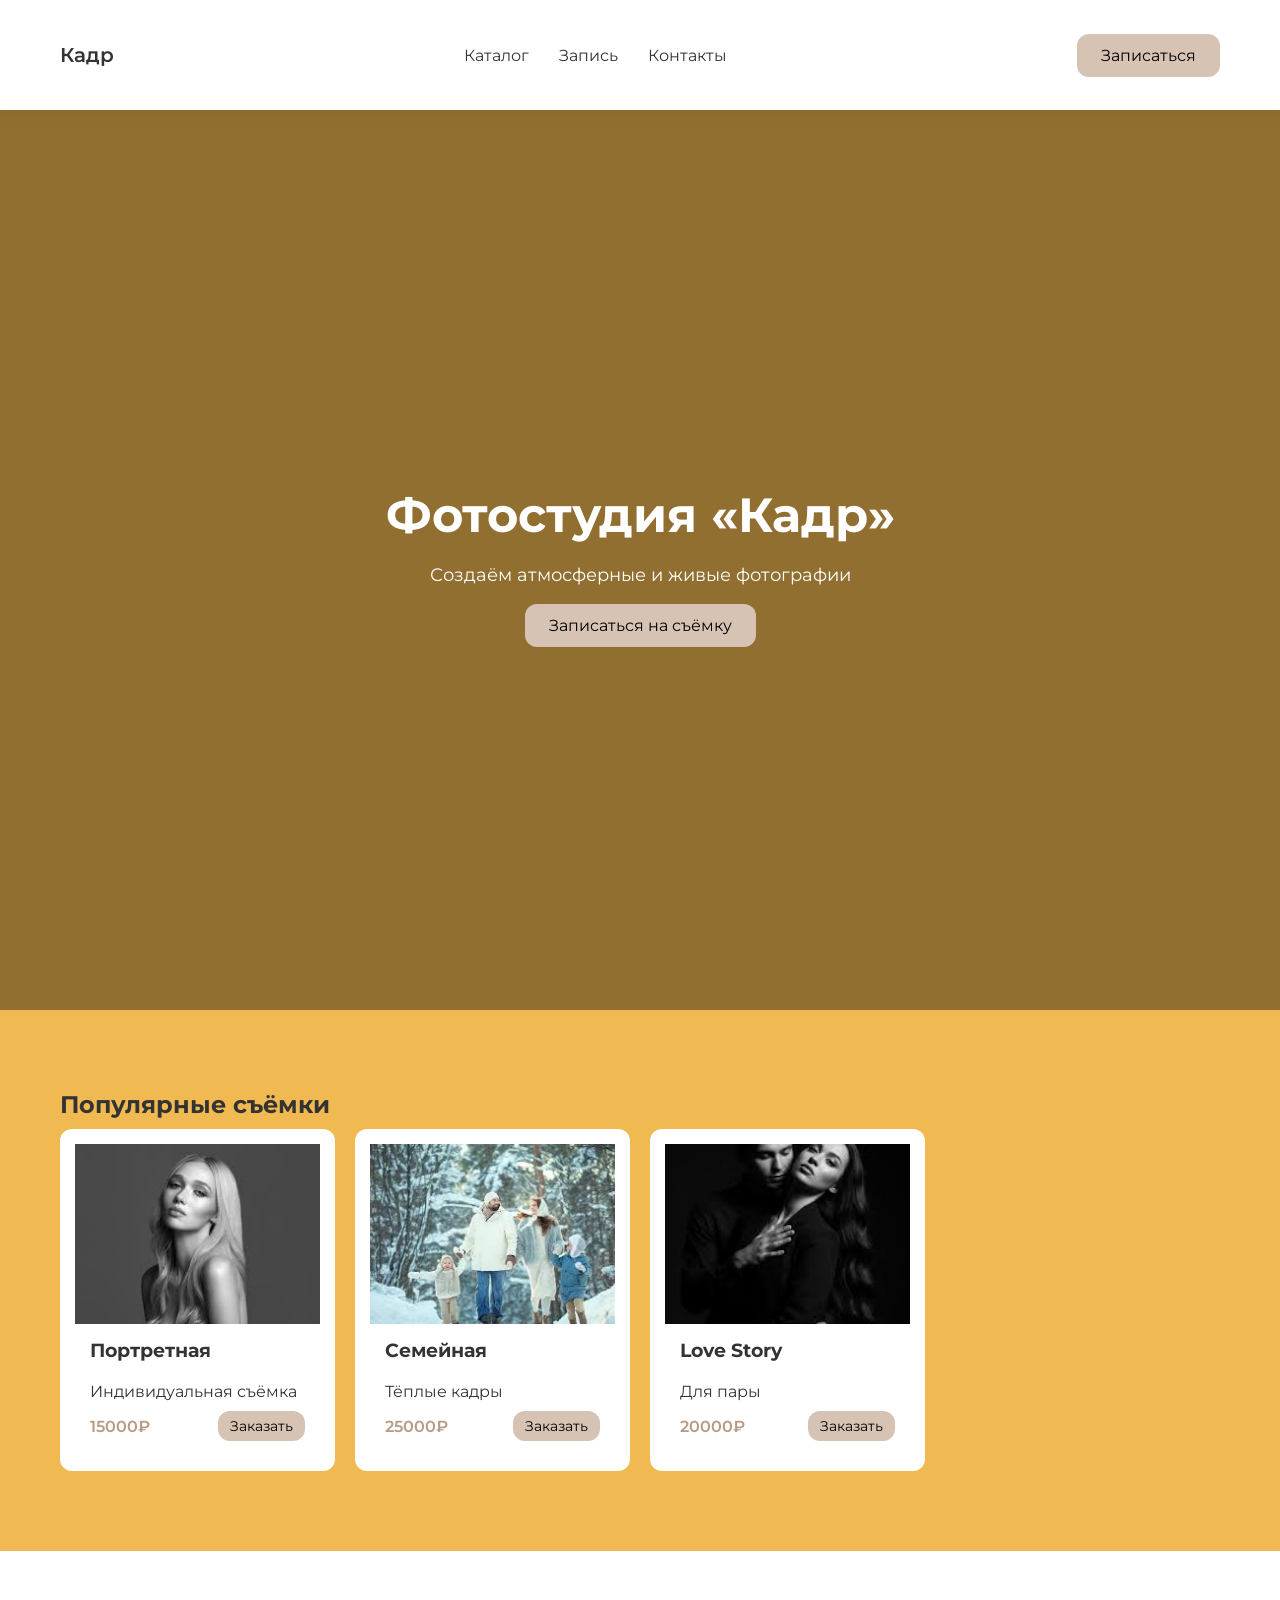
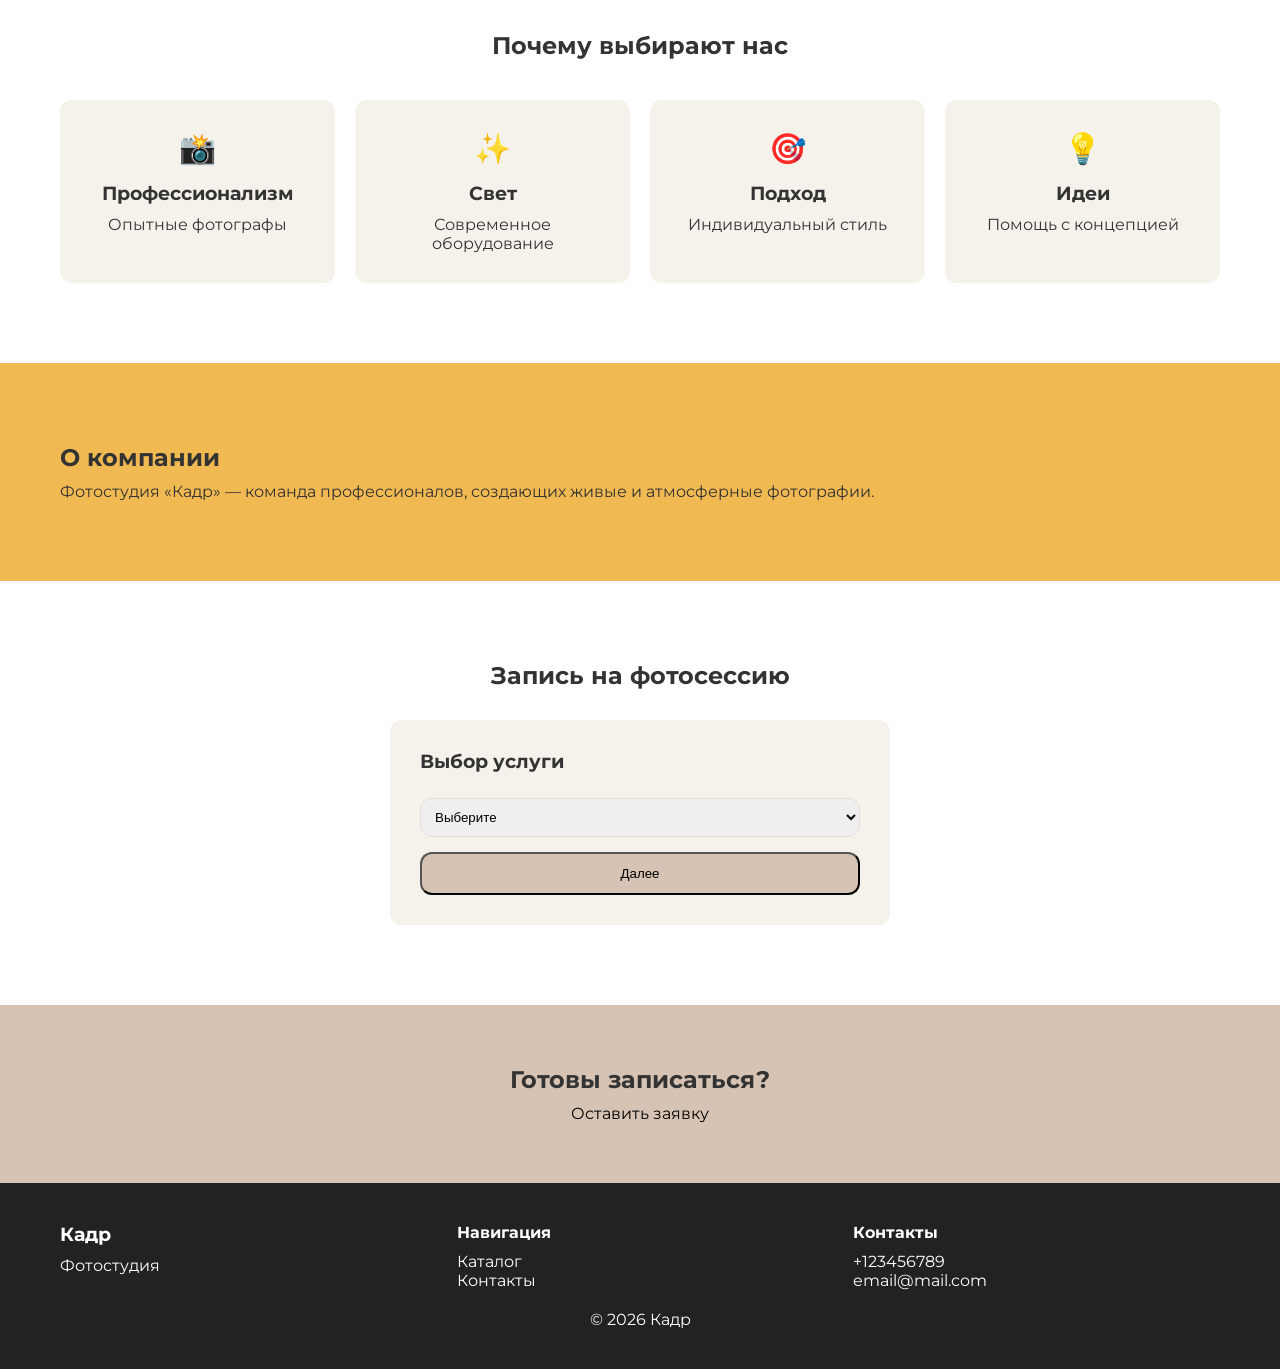
==== index.html @ 85eed0de "initial commit" ====
<!DOCTYPE html>
<html lang="ru">

<head>
  <meta charset="UTF-8">
  <meta name="viewport" content="width=device-width, initial-scale=1.0">
  <title>Фотостудия «Кадр»</title>

  <!-- Google Fonts -->
  <link href="https://fonts.googleapis.com/css2?family=Montserrat:wght@400;600&display=swap" rel="stylesheet">

  <!-- Styles -->
  <link rel="stylesheet" href="css/reset.css">
  <link rel="stylesheet" href="css/style.css">
</head>

<body>

  <!-- HEADER -->
  <header class="header">
    <div class="container header__inner">

      <div class="logo">Кадр</div>

      <nav class="nav">
        <ul class="nav__list">
          <li><a href="catalog.html">Каталог</a></li>
          <li><a href="#booking">Запись</a></li>
          <li><a href="#">Контакты</a></li>
        </ul>
      </nav>

      <a href="#booking" class="btn">Записаться</a>

      <div class="burger">☰</div>

    </div>
  </header>

  <!-- MAIN -->
  <main>

    <!-- HERO -->
    <section class="hero">
      <div class="container hero__content">
        <h1>Фотостудия «Кадр»</h1>
        <p>Создаём атмосферные и живые фотографии</p>
        <a href="#booking" class="btn">Записаться на съёмку</a>
      </div>
    </section>

    <!-- POPULAR -->
    <section class="popular">
      <div class="container">
        <h2>Популярные съёмки</h2>

        <div class="popular__grid">

          <div class="catalog-card">
            <img src="images/portret.jpg" alt="">
            <div class="catalog-card__content">
              <h3>Портретная</h3>
              <p>Индивидуальная съёмка</p>
              <div class="catalog-card__bottom">
                <span class="price">15000₽</span>
                <a href="#" class="btn">Заказать</a>
              </div>
            </div>
          </div>

          <div class="catalog-card">
            <img src="images/family.jpg" alt="">
            <div class="catalog-card__content">
              <h3>Семейная</h3>
              <p>Тёплые кадры</p>
              <div class="catalog-card__bottom">
                <span class="price">25000₽</span>
                <a href="#" class="btn">Заказать</a>
              </div>
            </div>
          </div>

          <div class="catalog-card">
            <img src="images/lovestory.jpg" alt="">
            <div class="catalog-card__content">
              <h3>Love Story</h3>
              <p>Для пары</p>
              <div class="catalog-card__bottom">
                <span class="price">20000₽</span>
                <a href="#" class="btn">Заказать</a>
              </div>
            </div>
          </div>

        </div>
      </div>
    </section>

    <!-- ADVANTAGES -->
    <section class="advantages">
      <div class="container">
        <h2>Почему выбирают нас</h2>

        <div class="advantages__grid">

          <div class="card">
            <div class="card__icon">📸</div>
            <h3>Профессионализм</h3>
            <p>Опытные фотографы</p>
          </div>

          <div class="card">
            <div class="card__icon">✨</div>
            <h3>Свет</h3>
            <p>Современное оборудование</p>
          </div>

          <div class="card">
            <div class="card__icon">🎯</div>
            <h3>Подход</h3>
            <p>Индивидуальный стиль</p>
          </div>

          <div class="card">
            <div class="card__icon">💡</div>
            <h3>Идеи</h3>
            <p>Помощь с концепцией</p>
          </div>

        </div>
      </div>
    </section>

    <!-- ABOUT -->
    <section class="about">
      <div class="container about__inner">

        <div class="about__text">
          <h2>О компании</h2>
          <p>Фотостудия «Кадр» — команда профессионалов, создающих живые и атмосферные фотографии.</p>
        </div>

        <div class="about__image">
          <img src="images/about.jpg" alt="">
        </div>

      </div>
    </section>

    <!-- BOOKING -->
    <section class="booking" id="booking">
      <div class="container">

        <h2>Запись на фотосессию</h2>

        <form class="booking-form" id="bookingForm">

          <div class="form-step active">
            <h3>Выбор услуги</h3>
            <select required>
              <option value="">Выберите</option>
              <option>Портретная</option>
              <option>Семейная</option>
            </select>
            <button type="button" class="btn next">Далее</button>
          </div>

          <div class="form-step">
            <h3>Дата</h3>
            <input type="date" required>
            <div class="form-buttons">
              <button type="button" class="btn prev">Назад</button>
              <button type="submit" class="btn">Отправить</button>
            </div>
          </div>

          <p class="form-message success">Заявка отправлена!</p>

        </form>

      </div>
    </section>

    <!-- CTA -->
    <section class="cta">
      <div class="container">
        <h2>Готовы записаться?</h2>
        <a href="#booking" class="btn">Оставить заявку</a>
      </div>
    </section>

  </main>

  <!-- FOOTER -->
  <footer class="footer">
    <div class="container footer__grid">

      <div>
        <h3>Кадр</h3>
        <p>Фотостудия</p>
      </div>

      <div>
        <h4>Навигация</h4>
        <p>Каталог</p>
        <p>Контакты</p>
      </div>

      <div>
        <h4>Контакты</h4>
        <p>+123456789</p>
        <p>email@mail.com</p>
      </div>

    </div>

    <p class="footer__copy">© 2026 Кадр</p>
  </footer>

  <script src="js/script.js"></script>

</body>
</html>
---- css/style.css ----
body {
  font-family: 'Montserrat', sans-serif;
  margin: 0;
  padding: 0;
  background-color: #f5f1eb;
  color: #333;
}

header {
  padding: 20px;
  text-align: center;
}

img {
  max-width: 100%;
  display: block;
}

a {
  text-decoration: none;
  color: inherit;
  transition: var(--transition);
}
:root {
  --color-primary: #d6c3b3;
  --color-secondary: #f5f1eb;
  --color-accent: #b89b84;
  --color-text: #2c2c2c;
  --color-bg: #ffffff;
  --color-border: #e5ded6;

  --font-heading: 'Montserrat', sans-serif;
  --font-body: 'Montserrat', sans-serif;

  --border-radius: 12px;
  --shadow: 0 4px 20px rgba(0,0,0,0.05);
  --transition: 0.3s ease;
}
h1, h2, h3, h4 {
  font-family: var(--font-heading);
  margin-bottom: 10px;
}


.container {
  max-width: 1200px;
  margin: 0 auto;
  padding: 0 20px;
}
.header {
  background: var(--color-bg);
  position: sticky;
  top: 0;
  z-index: 100;
  box-shadow: var(--shadow);
}

.header__inner {
  display: flex;
  align-items: center;
  justify-content: space-between;
  height: 70px;
}

.logo {
  font-weight: 600;
  font-size: 20px;
}

.nav__list {
  display: flex;
  gap: 30px;
  list-style: none;
}

.nav__list a:hover {
  color: var(--color-accent);
}


.btn:hover {
  background: var(--color-accent);
  color: #fff;
}
.burger {
  display: none;
  font-size: 24px;
  cursor: pointer;
}

/* Адаптив */
@media (max-width: 768px) {
  .nav {
    display: none;
  }

  .btn {
    display: none;
  }

  .burger {
    display: block;
  }
}
.hero {
  height: 100vh;
  background-image: url('../images/hero.jpg');
  background-size: cover;
  background-position: center;
  position: relative;
  display: flex;
  align-items: center;
}

/* затемнение */
.hero::before {
  content: "";
  position: absolute;
  inset: 0;
  background: rgba(0, 0, 0, 0.4);
}

/* контент поверх */
.hero__content {
  position: relative;
  color: #fff;
  text-align: center;
  width: 100%;
}

.hero h1 {
  font-size: 48px;
  margin-bottom: 20px;
}

.hero p {
  font-size: 18px;
  margin-bottom: 30px;
}
.btn {
  padding: 12px 24px;
  background: var(--color-primary);
  border-radius: var(--border-radius);
  color: #000;
  transition: var(--transition);
}

.btn:hover {
  background: var(--color-accent);
  color: #fff;
}
@media (max-width: 768px) {
  .hero {
    height: 80vh;
  }

  .hero h1 {
    font-size: 28px;
  }

  .hero p {
    font-size: 16px;
  }
}
.advantages {
  padding: 80px 0;
  background: var(--color-bg);
  text-align: center;
}

.advantages h2 {
  margin-bottom: 40px;
}

.advantages__grid {
  display: grid;
  grid-template-columns: repeat(4, 1fr);
  gap: 20px;
}
.card {
  padding: 30px 20px;
  background: var(--color-secondary);
  border-radius: var(--border-radius);
  transition: var(--transition);
}

.card__icon {
  font-size: 30px;
  margin-bottom: 15px;
}

.card h3 {
  margin-bottom: 10px;
}

.card:hover {
  transform: translateY(-5px);
  box-shadow: var(--shadow);
}
/* планшет */
@media (max-width: 992px) {
  .advantages__grid {
    grid-template-columns: repeat(2, 1fr);
  }
}

/* мобильный */
@media (max-width: 576px) {
  .advantages__grid {
    grid-template-columns: 1fr;
  }
}
.catalog {
  padding: 80px 0;
  background: var(--color-secondary);
}

.catalog h2 {
  text-align: center;
  margin-bottom: 30px;
}

/* фильтры */
.catalog__controls {
  display: flex;
  gap: 15px;
  align-items: center;
  margin-bottom: 30px;
  flex-wrap: wrap;
}

.catalog__controls select {
  padding: 8px 12px;
  border-radius: var(--border-radius);
  border: 1px solid var(--color-border);
}

.catalog__count {
  margin-left: auto;
}

/* сетка */
.catalog__grid {
  display: grid;
  grid-template-columns: repeat(4, 1fr);
  gap: 20px;
}

/* карточка */
.catalog-card {
  background: #fff;
  border-radius: var(--border-radius);
  overflow: hidden;
  transition: var(--transition);
}

.catalog-card img {
  width: 100%;
  height: 200px;
  object-fit: cover;
}

.catalog-card__content {
  padding: 15px;
}

.catalog-card h3 {
  margin-bottom: 10px;
}

.price {
  font-weight: 600;
  color: var(--color-accent);
}

/* hover */
.catalog-card:hover {
  transform: translateY(-5px);
  box-shadow: var(--shadow);
}

/* адаптив */
@media (max-width: 992px) {
  .catalog__grid {
    grid-template-columns: repeat(2, 1fr);
  }
}

@media (max-width: 576px) {
  .catalog__grid {
    grid-template-columns: 1fr;
  }

  .catalog__controls {
    flex-direction: column;
    align-items: flex-start;
  }

  .catalog__count {
    margin-left: 0;
  }
}
.booking {
  padding: 80px 0;
  background: var(--color-bg);
}

.booking h2 {
  text-align: center;
  margin-bottom: 30px;
}

/* форма */
.booking-form {
  max-width: 500px;
  margin: 0 auto;
  background: var(--color-secondary);
  padding: 30px;
  border-radius: var(--border-radius);
}

/* шаги */
.form-step {
  display: none;
  flex-direction: column;
  gap: 15px;
}

.form-step.active {
  display: flex;
}

/* поля */
.booking-form input,
.booking-form select {
  padding: 10px;
  border: 1px solid var(--color-border);
  border-radius: var(--border-radius);
}

/* кнопки */
.form-buttons {
  display: flex;
  justify-content: space-between;
}

/* ошибки */
.form-message {
  display: none;
  margin-top: 15px;
}

.form-message.error {
  color: red;
}

.form-message.success {
  color: green;
}

/* состояния */
input:invalid {
  border-color: rgb(216, 228, 165);
}

/* адаптив */
@media (max-width: 576px) {
  .booking-form {
    padding: 20px;
  }
}
body {
  background: rgb(241, 185, 81);
}
.popular {
  padding: 80px 0;
}

.popular__grid {
  display: grid;
  grid-template-columns: repeat(auto-fill, minmax(250px, 1fr));
  gap: 20px;
}

.popular-card {
  overflow: hidden;
  border-radius: var(--border-radius);
  background: #fff;
  transition: var(--transition);
}

.popular-card img {
  width: 100%;
  height: 200px;
  object-fit: cover;
  transition: var(--transition);
}

.popular-card__content {
  padding: 15px;
}

.popular-card:hover {
  transform: translateY(-5px);
  box-shadow: var(--shadow);
}

.popular-card:hover img {
  transform: scale(1.05);
}
.about {
  padding: 80px 0;
}

.about__inner {
  display: flex;
  gap: 40px;
  align-items: center;
}

.about__image img {
  max-width: 100%;
  border-radius: var(--border-radius);
}

@media (max-width: 768px) {
  .about__inner {
    flex-direction: column;
  }
}
.cta {
  padding: 60px 0;
  text-align: center;
  background: var(--color-primary);
}
.footer {
  padding: 40px 0;
  background: #222;
  color: #fff;
}

.footer__grid {
  display: grid;
  grid-template-columns: repeat(3, 1fr);
  gap: 30px;
}

.footer__copy {
  text-align: center;
  margin-top: 20px;
}

@media (max-width: 768px) {
  .footer__grid {
    grid-template-columns: 1fr;
  }
}
@media (max-width: 1024px) { }
@media (max-width: 768px) { }
@media (max-width: 375px) { }
.catalog-layout {
  display: grid;
  grid-template-columns: 250px 1fr;
  gap: 30px;
}

/* фильтры */
.filters {
  background: var(--color-secondary);
  padding: 20px;
  border-radius: var(--border-radius);
}

.filter-group {
  margin-bottom: 20px;
  display: flex;
  flex-direction: column;
  gap: 5px;
}

.btn-reset {
  background: transparent;
  border: 1px solid var(--color-border);
}

/* контент */
.catalog-top {
  display: flex;
  justify-content: space-between;
  margin-bottom: 20px;
}

.catalog-grid {
  display: grid;
  grid-template-columns: repeat(3, 1fr);
  gap: 20px;
}

/* карточка */
.catalog-card {
  background: #fff;
  padding: 15px;
  border-radius: var(--border-radius);
  transition: var(--transition);
}

.catalog-card img {
  width: 100%;
  height: 180px;
  object-fit: cover;
}

.catalog-card:hover {
  transform: translateY(-5px);
  box-shadow: var(--shadow);
}

/* мобильная версия */
.filters-toggle {
  display: none;
  margin-bottom: 20px;
}

@media (max-width: 1024px) {
  .catalog-layout {
    grid-template-columns: 1fr;
  }

  .filters {
    display: none;
  }

  .filters-toggle {
    display: block;
  }

  .catalog-grid {
    grid-template-columns: repeat(2, 1fr);
  }
}

@media (max-width: 576px) {
  .catalog-grid {
    grid-template-columns: 1fr;
  }
}
.catalog-card__content {
  padding: 15px;
  display: flex;
  flex-direction: column;
  gap: 10px;
}

.catalog-card__bottom {
  display: flex;
  justify-content: space-between;
  align-items: center;
}

.price {
  font-weight: 600;
  color: var(--color-accent);
}

/* кнопка компактнее */
.catalog-card .btn {
  padding: 6px 12px;
  font-size: 14px;
}
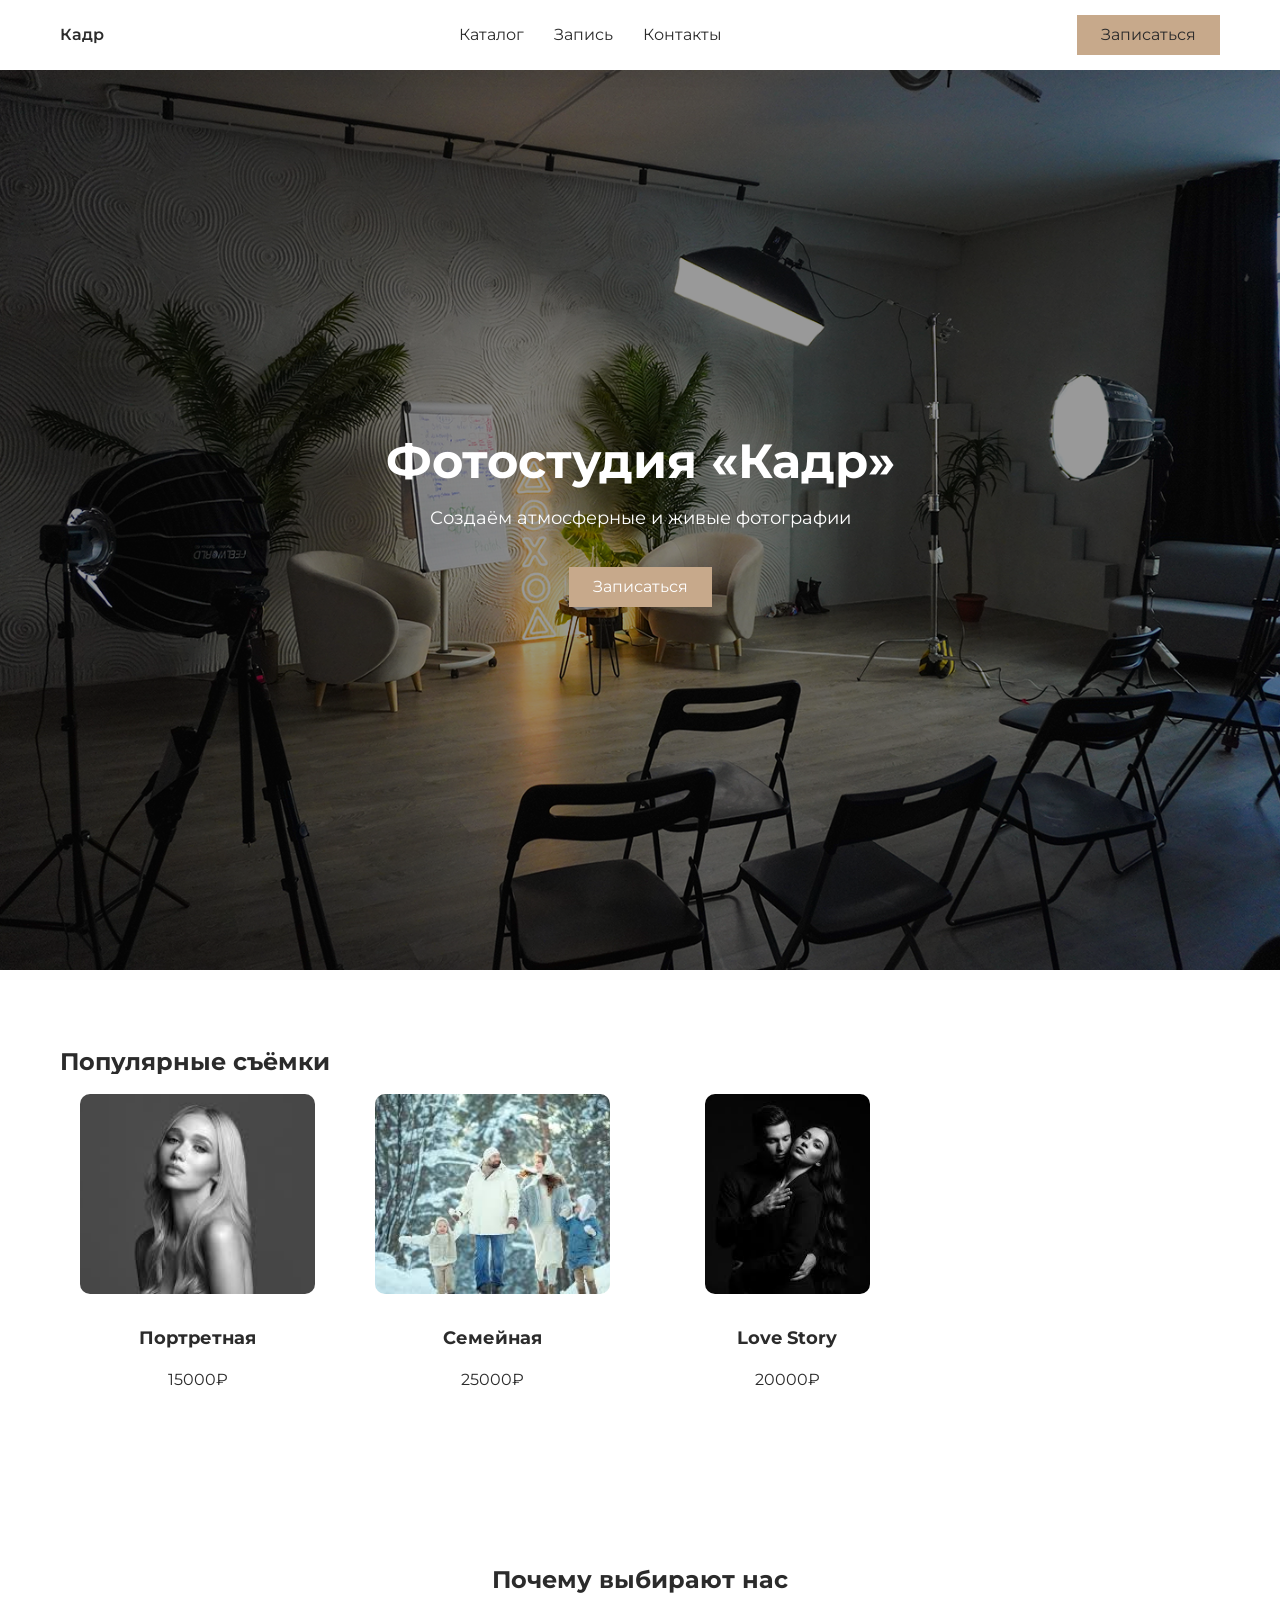
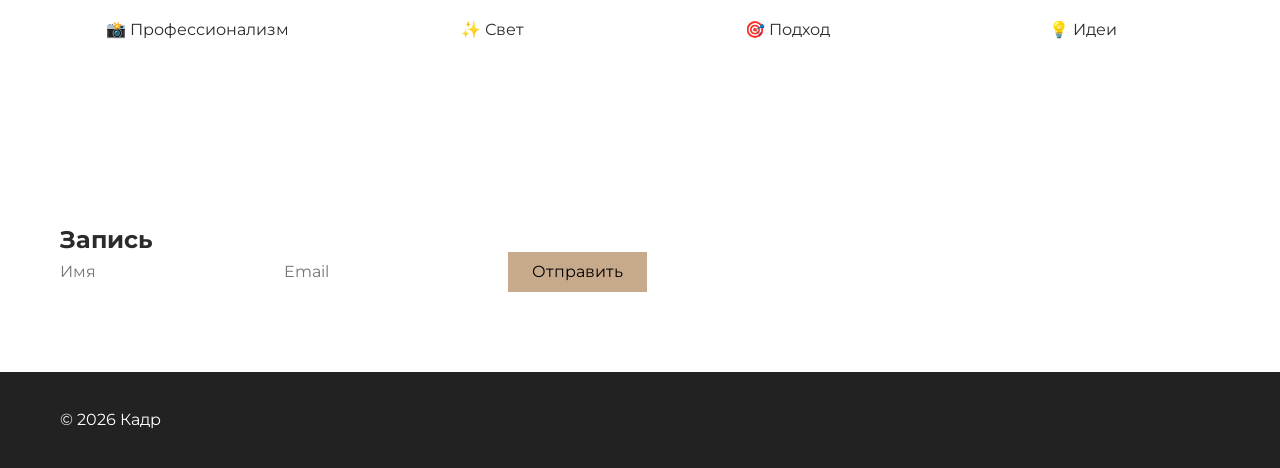
==== commit a456b2fe: "Обновил дизайн, исправил каталог и стили" ====
--- a/index.html
+++ b/index.html
@@ -6,218 +6,114 @@
   <meta name="viewport" content="width=device-width, initial-scale=1.0">
   <title>Фотостудия «Кадр»</title>
 
-  <!-- Google Fonts -->
   <link href="https://fonts.googleapis.com/css2?family=Montserrat:wght@400;600&display=swap" rel="stylesheet">
-
-  <!-- Styles -->
   <link rel="stylesheet" href="css/reset.css">
   <link rel="stylesheet" href="css/style.css">
 </head>
 
 <body>
 
-  <!-- HEADER -->
-  <header class="header">
-    <div class="container header__inner">
+<!-- overlay ВНЕ header -->
+<div class="overlay"></div>
 
-      <div class="logo">Кадр</div>
+<!-- HEADER -->
+<header class="header">
+  <div class="container header__inner">
 
-      <nav class="nav">
-        <ul class="nav__list">
-          <li><a href="catalog.html">Каталог</a></li>
-          <li><a href="#booking">Запись</a></li>
-          <li><a href="#">Контакты</a></li>
-        </ul>
-      </nav>
+    <div class="logo">Кадр</div>
 
-      <a href="#booking" class="btn">Записаться</a>
+    <nav class="nav">
+      <ul class="nav__list">
+        <li><a href="catalog.html">Каталог</a></li>
+        <li><a href="#booking">Запись</a></li>
+        <li><a href="contacts.html">Контакты</a></li>
+      </ul>
+    </nav>
 
-      <div class="burger">☰</div>
+    <a href="#booking" class="btn">Записаться</a>
 
-    </div>
-  </header>
+    <div class="burger">☰</div>
 
-  <!-- MAIN -->
-  <main>
+  </div>
+</header>
 
-    <!-- HERO -->
-    <section class="hero">
-      <div class="container hero__content">
-        <h1>Фотостудия «Кадр»</h1>
-        <p>Создаём атмосферные и живые фотографии</p>
-        <a href="#booking" class="btn">Записаться на съёмку</a>
-      </div>
-    </section>
+<main>
 
-    <!-- POPULAR -->
-    <section class="popular">
-      <div class="container">
-        <h2>Популярные съёмки</h2>
+<!-- HERO -->
+<section class="hero">
+  <div class="container hero__content">
+    <h1>Фотостудия «Кадр»</h1>
+    <p>Создаём атмосферные и живые фотографии</p>
+    <a href="#booking" class="btn">Записаться</a>
+  </div>
+</section>
 
-        <div class="popular__grid">
+<!-- POPULAR -->
+<section class="popular">
+  <div class="container">
+    <h2>Популярные съёмки</h2>
 
-          <div class="catalog-card">
-            <img src="images/portret.jpg" alt="">
-            <div class="catalog-card__content">
-              <h3>Портретная</h3>
-              <p>Индивидуальная съёмка</p>
-              <div class="catalog-card__bottom">
-                <span class="price">15000₽</span>
-                <a href="#" class="btn">Заказать</a>
-              </div>
-            </div>
-          </div>
+    <div class="popular__grid">
 
-          <div class="catalog-card">
-            <img src="images/family.jpg" alt="">
-            <div class="catalog-card__content">
-              <h3>Семейная</h3>
-              <p>Тёплые кадры</p>
-              <div class="catalog-card__bottom">
-                <span class="price">25000₽</span>
-                <a href="#" class="btn">Заказать</a>
-              </div>
-            </div>
-          </div>
-
-          <div class="catalog-card">
-            <img src="images/lovestory.jpg" alt="">
-            <div class="catalog-card__content">
-              <h3>Love Story</h3>
-              <p>Для пары</p>
-              <div class="catalog-card__bottom">
-                <span class="price">20000₽</span>
-                <a href="#" class="btn">Заказать</a>
-              </div>
-            </div>
-          </div>
-
-        </div>
-      </div>
-    </section>
-
-    <!-- ADVANTAGES -->
-    <section class="advantages">
-      <div class="container">
-        <h2>Почему выбирают нас</h2>
-
-        <div class="advantages__grid">
-
-          <div class="card">
-            <div class="card__icon">📸</div>
-            <h3>Профессионализм</h3>
-            <p>Опытные фотографы</p>
-          </div>
-
-          <div class="card">
-            <div class="card__icon">✨</div>
-            <h3>Свет</h3>
-            <p>Современное оборудование</p>
-          </div>
-
-          <div class="card">
-            <div class="card__icon">🎯</div>
-            <h3>Подход</h3>
-            <p>Индивидуальный стиль</p>
-          </div>
-
-          <div class="card">
-            <div class="card__icon">💡</div>
-            <h3>Идеи</h3>
-            <p>Помощь с концепцией</p>
-          </div>
-
-        </div>
-      </div>
-    </section>
-
-    <!-- ABOUT -->
-    <section class="about">
-      <div class="container about__inner">
-
-        <div class="about__text">
-          <h2>О компании</h2>
-          <p>Фотостудия «Кадр» — команда профессионалов, создающих живые и атмосферные фотографии.</p>
-        </div>
-
-        <div class="about__image">
-          <img src="images/about.jpg" alt="">
-        </div>
-
-      </div>
-    </section>
-
-    <!-- BOOKING -->
-    <section class="booking" id="booking">
-      <div class="container">
-
-        <h2>Запись на фотосессию</h2>
-
-        <form class="booking-form" id="bookingForm">
-
-          <div class="form-step active">
-            <h3>Выбор услуги</h3>
-            <select required>
-              <option value="">Выберите</option>
-              <option>Портретная</option>
-              <option>Семейная</option>
-            </select>
-            <button type="button" class="btn next">Далее</button>
-          </div>
-
-          <div class="form-step">
-            <h3>Дата</h3>
-            <input type="date" required>
-            <div class="form-buttons">
-              <button type="button" class="btn prev">Назад</button>
-              <button type="submit" class="btn">Отправить</button>
-            </div>
-          </div>
-
-          <p class="form-message success">Заявка отправлена!</p>
-
-        </form>
-
-      </div>
-    </section>
-
-    <!-- CTA -->
-    <section class="cta">
-      <div class="container">
-        <h2>Готовы записаться?</h2>
-        <a href="#booking" class="btn">Оставить заявку</a>
-      </div>
-    </section>
-
-  </main>
-
-  <!-- FOOTER -->
-  <footer class="footer">
-    <div class="container footer__grid">
-
-      <div>
-        <h3>Кадр</h3>
-        <p>Фотостудия</p>
+      <div class="catalog-card">
+        <img src="images/portret.jpg">
+        <h3>Портретная</h3>
+        <span>15000₽</span>
       </div>
 
-      <div>
-        <h4>Навигация</h4>
-        <p>Каталог</p>
-        <p>Контакты</p>
+      <div class="catalog-card">
+        <img src="images/family.jpg">
+        <h3>Семейная</h3>
+        <span>25000₽</span>
       </div>
 
-      <div>
-        <h4>Контакты</h4>
-        <p>+123456789</p>
-        <p>email@mail.com</p>
+      <div class="catalog-card">
+        <img src="images/lovestory.jpg">
+        <h3>Love Story</h3>
+        <span>20000₽</span>
       </div>
 
     </div>
+  </div>
+</section>
 
-    <p class="footer__copy">© 2026 Кадр</p>
-  </footer>
+<!-- ADVANTAGES -->
+<section class="advantages">
+  <div class="container">
+    <h2>Почему выбирают нас</h2>
 
-  <script src="js/script.js"></script>
+    <div class="advantages__grid">
+      <div class="card">📸 Профессионализм</div>
+      <div class="card">✨ Свет</div>
+      <div class="card">🎯 Подход</div>
+      <div class="card">💡 Идеи</div>
+    </div>
+
+  </div>
+</section>
+
+<!-- BOOKING -->
+<section class="booking" id="booking">
+  <div class="container">
+    <h2>Запись</h2>
+    <form id="bookingForm">
+      <input type="text" placeholder="Имя" required>
+      <input type="email" placeholder="Email" required>
+      <button class="btn">Отправить</button>
+    </form>
+  </div>
+</section>
+
+</main>
+
+<!-- FOOTER -->
+<footer class="footer">
+  <div class="container">
+    <p>© 2026 Кадр</p>
+  </div>
+</footer>
+
+<script src="js/script.js"></script>
 
 </body>
 </html>
--- a/css/style.css
+++ b/css/style.css
@@ -1,54 +1,46 @@
+:root {
+  --color-bg: #f7f5f2;        /* фон страницы */
+  --color-white: #ffffff;     /* карточки */
+
+  --color-primary: #c7a98b;   /* кнопки */
+  --color-primary-hover: #b89676;
+
+  --color-accent: #8c6f56;    /* акценты / цена */
+
+  --color-text: #2b2b2b;      /* основной текст */
+  --color-text-light: #777;   /* вторичный текст */
+
+  --color-border: #e6dfd7;
+
+  --shadow: 0 8px 30px rgba(0,0,0,0.06);
+}
+
+/* BASE */
 body {
   font-family: 'Montserrat', sans-serif;
-  margin: 0;
-  padding: 0;
-  background-color: #f5f1eb;
-  color: #333;
-}
-
-header {
-  padding: 20px;
-  text-align: center;
-}
-
-img {
-  max-width: 100%;
-  display: block;
-}
-
-a {
-  text-decoration: none;
-  color: inherit;
-  transition: var(--transition);
-}
-:root {
-  --color-primary: #d6c3b3;
-  --color-secondary: #f5f1eb;
-  --color-accent: #b89b84;
-  --color-text: #2c2c2c;
-  --color-bg: #ffffff;
-  --color-border: #e5ded6;
-
-  --font-heading: 'Montserrat', sans-serif;
-  --font-body: 'Montserrat', sans-serif;
-
-  --border-radius: 12px;
-  --shadow: 0 4px 20px rgba(0,0,0,0.05);
-  --transition: 0.3s ease;
-}
-h1, h2, h3, h4 {
-  font-family: var(--font-heading);
-  margin-bottom: 10px;
-}
-
+  background: var(--color-secondary);
+  color: var(--color-text);
+}
 
 .container {
   max-width: 1200px;
   margin: 0 auto;
   padding: 0 20px;
 }
+
+img {
+  width: 100%;
+  display: block;
+}
+
+a {
+  text-decoration: none;
+  color: inherit;
+}
+
+/* HEADER */
 .header {
-  background: var(--color-bg);
+  background: #fff;
   position: sticky;
   top: 0;
   z-index: 100;
@@ -64,7 +56,6 @@
 
 .logo {
   font-weight: 600;
-  font-size: 20px;
 }
 
 .nav__list {
@@ -73,199 +64,157 @@
   list-style: none;
 }
 
-.nav__list a:hover {
+.nav a:hover {
   color: var(--color-accent);
 }
 
+/* BUTTON */
+.btn {
+  padding: 12px 24px;
+  background: var(--color-primary);
+  border-radius: var(--border-radius);
+  transition: var(--transition);
+}
 
 .btn:hover {
   background: var(--color-accent);
   color: #fff;
-}
+  transform: translateY(-2px);
+}
+
+/* BURGER */
 .burger {
   display: none;
   font-size: 24px;
   cursor: pointer;
 }
 
-/* Адаптив */
+/* MOBILE MENU */
+.nav {
+  transition: var(--transition);
+}
+
 @media (max-width: 768px) {
   .nav {
-    display: none;
+    position: fixed;
+    top: 0;
+    right: -100%;
+    width: 70%;
+    height: 100%;
+    background: #fff;
+    display: flex;
+    flex-direction: column;
+    padding: 40px;
+  }
+
+  .nav.active {
+    right: 0;
+  }
+
+  .burger {
+    display: block;
   }
 
   .btn {
     display: none;
   }
-
-  .burger {
-    display: block;
-  }
-}
+}
+
+/* OVERLAY */
+.overlay {
+  position: fixed;
+  inset: 0;
+  background: rgba(0,0,0,0.5);
+  opacity: 0;
+  visibility: hidden;
+  transition: var(--transition);
+}
+
+.overlay.active {
+  opacity: 1;
+  visibility: visible;
+}
+
+.no-scroll {
+  overflow: hidden;
+}
+
+/* HERO */
 .hero {
   height: 100vh;
-  background-image: url('../images/hero.jpg');
-  background-size: cover;
-  background-position: center;
+  background: url('../images/hero.jpg') center/cover;
+  display: flex;
+  align-items: center;
   position: relative;
-  display: flex;
-  align-items: center;
-}
-
-/* затемнение */
+}
+
 .hero::before {
   content: "";
   position: absolute;
   inset: 0;
-  background: rgba(0, 0, 0, 0.4);
-}
-
-/* контент поверх */
-.hero__content {
-  position: relative;
-  color: #fff;
-  text-align: center;
-  width: 100%;
-}
-
+  background: rgba(0,0,0,0.4);
+}
 .hero h1 {
   font-size: 48px;
-  margin-bottom: 20px;
-}
-
-.hero p {
-  font-size: 18px;
-  margin-bottom: 30px;
-}
-.btn {
-  padding: 12px 24px;
-  background: var(--color-primary);
-  border-radius: var(--border-radius);
-  color: #000;
-  transition: var(--transition);
-}
-
-.btn:hover {
-  background: var(--color-accent);
-  color: #fff;
-}
+  margin-bottom: 15px;
+  line-height: 1.2; /* ВАЖНО */
+}
+
 @media (max-width: 768px) {
-  .hero {
-    height: 80vh;
-  }
-
   .hero h1 {
     font-size: 28px;
   }
-
-  .hero p {
-    font-size: 16px;
-  }
-}
-.advantages {
-  padding: 80px 0;
-  background: var(--color-bg);
-  text-align: center;
-}
-
-.advantages h2 {
-  margin-bottom: 40px;
-}
-
-.advantages__grid {
-  display: grid;
-  grid-template-columns: repeat(4, 1fr);
-  gap: 20px;
-}
-.card {
-  padding: 30px 20px;
-  background: var(--color-secondary);
-  border-radius: var(--border-radius);
-  transition: var(--transition);
-}
-
-.card__icon {
-  font-size: 30px;
-  margin-bottom: 15px;
-}
-
-.card h3 {
-  margin-bottom: 10px;
-}
-
-.card:hover {
-  transform: translateY(-5px);
-  box-shadow: var(--shadow);
-}
-/* планшет */
-@media (max-width: 992px) {
-  .advantages__grid {
-    grid-template-columns: repeat(2, 1fr);
-  }
-}
-
-/* мобильный */
-@media (max-width: 576px) {
-  .advantages__grid {
-    grid-template-columns: 1fr;
-  }
-}
+}
+
+/* POPULAR / CATALOG GRID */
+.popular,
 .catalog {
   padding: 80px 0;
-  background: var(--color-secondary);
-}
-
-.catalog h2 {
-  text-align: center;
-  margin-bottom: 30px;
-}
-
-/* фильтры */
-.catalog__controls {
-  display: flex;
-  gap: 15px;
-  align-items: center;
-  margin-bottom: 30px;
-  flex-wrap: wrap;
-}
-
-.catalog__controls select {
-  padding: 8px 12px;
-  border-radius: var(--border-radius);
-  border: 1px solid var(--color-border);
-}
-
-.catalog__count {
-  margin-left: auto;
-}
-
-/* сетка */
+}
+
+.popular__grid,
 .catalog__grid {
   display: grid;
-  grid-template-columns: repeat(4, 1fr);
+  grid-template-columns: repeat(auto-fill, minmax(250px, 1fr));
   gap: 20px;
 }
 
-/* карточка */
+/* CARD */
 .catalog-card {
   background: #fff;
   border-radius: var(--border-radius);
   overflow: hidden;
   transition: var(--transition);
+  display: flex;
+  flex-direction: column;
 }
 
 .catalog-card img {
-  width: 100%;
   height: 200px;
   object-fit: cover;
+  transition: var(--transition);
+}
+
+.catalog-card:hover img {
+  transform: scale(1.05);
 }
 
 .catalog-card__content {
   padding: 15px;
-}
-
-.catalog-card h3 {
-  margin-bottom: 10px;
+  display: flex;
+  flex-direction: column;
+  gap: 10px;
+}
+
+.catalog-card__bottom {
+  display: flex;
+  justify-content: space-between;
+  align-items: center;
+}
+
+.catalog-card:hover {
+  transform: translateY(-5px);
+  box-shadow: var(--shadow);
 }
 
 .price {
@@ -273,44 +222,64 @@
   color: var(--color-accent);
 }
 
-/* hover */
-.catalog-card:hover {
+/* ADVANTAGES */
+.advantages {
+  padding: 80px 0;
+  text-align: center;
+}
+
+.advantages__grid {
+  display: grid;
+  grid-template-columns: repeat(4, 1fr);
+  gap: 20px;
+}
+
+.card {
+  background: var(--color-secondary);
+  padding: 30px;
+  border-radius: var(--border-radius);
+  transition: var(--transition);
+}
+
+.card:hover {
   transform: translateY(-5px);
   box-shadow: var(--shadow);
 }
 
-/* адаптив */
 @media (max-width: 992px) {
-  .catalog__grid {
+  .advantages__grid {
     grid-template-columns: repeat(2, 1fr);
   }
 }
 
 @media (max-width: 576px) {
-  .catalog__grid {
+  .advantages__grid {
     grid-template-columns: 1fr;
   }
-
-  .catalog__controls {
+}
+
+/* ABOUT */
+.about {
+  padding: 80px 0;
+}
+
+.about__inner {
+  display: flex;
+  gap: 40px;
+  align-items: center;
+}
+
+@media (max-width: 768px) {
+  .about__inner {
     flex-direction: column;
-    align-items: flex-start;
-  }
-
-  .catalog__count {
-    margin-left: 0;
-  }
-}
+  }
+}
+
+/* BOOKING */
 .booking {
   padding: 80px 0;
-  background: var(--color-bg);
-}
-
-.booking h2 {
-  text-align: center;
-  margin-bottom: 30px;
-}
-
-/* форма */
+}
+
 .booking-form {
   max-width: 500px;
   margin: 0 auto;
@@ -319,7 +288,6 @@
   border-radius: var(--border-radius);
 }
 
-/* шаги */
 .form-step {
   display: none;
   flex-direction: column;
@@ -330,24 +298,8 @@
   display: flex;
 }
 
-/* поля */
-.booking-form input,
-.booking-form select {
-  padding: 10px;
-  border: 1px solid var(--color-border);
-  border-radius: var(--border-radius);
-}
-
-/* кнопки */
-.form-buttons {
-  display: flex;
-  justify-content: space-between;
-}
-
-/* ошибки */
 .form-message {
   display: none;
-  margin-top: 15px;
 }
 
 .form-message.error {
@@ -358,85 +310,46 @@
   color: green;
 }
 
-/* состояния */
-input:invalid {
-  border-color: rgb(216, 228, 165);
-}
-
-/* адаптив */
-@media (max-width: 576px) {
-  .booking-form {
-    padding: 20px;
-  }
-}
-body {
-  background: rgb(241, 185, 81);
-}
-.popular {
-  padding: 80px 0;
-}
-
-.popular__grid {
-  display: grid;
-  grid-template-columns: repeat(auto-fill, minmax(250px, 1fr));
-  gap: 20px;
-}
-
-.popular-card {
-  overflow: hidden;
-  border-radius: var(--border-radius);
-  background: #fff;
-  transition: var(--transition);
-}
-
-.popular-card img {
-  width: 100%;
-  height: 200px;
-  object-fit: cover;
-  transition: var(--transition);
-}
-
-.popular-card__content {
-  padding: 15px;
-}
-
-.popular-card:hover {
-  transform: translateY(-5px);
-  box-shadow: var(--shadow);
-}
-
-.popular-card:hover img {
-  transform: scale(1.05);
-}
-.about {
-  padding: 80px 0;
-}
-
-.about__inner {
-  display: flex;
-  gap: 40px;
-  align-items: center;
-}
-
-.about__image img {
-  max-width: 100%;
-  border-radius: var(--border-radius);
-}
-
-@media (max-width: 768px) {
-  .about__inner {
-    flex-direction: column;
-  }
-}
+/* CTA */
 .cta {
   padding: 60px 0;
   text-align: center;
   background: var(--color-primary);
 }
+
+/* CONTACTS */
+.contacts__grid {
+  display: grid;
+  grid-template-columns: 1fr 1fr;
+  gap: 40px;
+  padding: 60px 0;
+}
+
+.contact-form {
+  display: flex;
+  flex-direction: column;
+  gap: 15px;
+}
+
+.contact-form input,
+.contact-form textarea,
+.contact-form select {
+  padding: 12px;
+  border: 1px solid var(--color-border);
+  border-radius: var(--border-radius);
+}
+
+@media (max-width: 768px) {
+  .contacts__grid {
+    grid-template-columns: 1fr;
+  }
+}
+
+/* FOOTER */
 .footer {
-  padding: 40px 0;
   background: #222;
   color: #fff;
+  padding: 40px 0;
 }
 
 .footer__grid {
@@ -455,115 +368,238 @@
     grid-template-columns: 1fr;
   }
 }
-@media (max-width: 1024px) { }
-@media (max-width: 768px) { }
-@media (max-width: 375px) { }
-.catalog-layout {
+
+/* ANIMATIONS */
+.fade-in {
+  opacity: 0;
+  transform: translateY(20px);
+  transition: 0.5s;
+}
+
+.fade-in.show {
+  opacity: 1;
+  transform: translateY(0);
+}
+
+/* SCROLL BUTTON */
+#topBtn {
+  position: fixed;
+  bottom: 20px;
+  right: 20px;
+  display: none;
+}
+
+/* SMOOTH SCROLL */
+html {
+  scroll-behavior: smooth;
+}
+.hero__content {
+  position: relative;
+  color: #fff;
+  text-align: center;
+
+  max-width: 700px;   /* ограничивает ширину */
+  margin: 0 auto;     /* центрирует */
+  padding: 0 20px;    /* отступы на мобилке */
+}
+.hero p {
+  font-size: 18px;
+  margin-bottom: 25px;
+  line-height: 1.5;
+}
+.hero .btn {
+  display: inline-block;
+  margin-top: 10px;
+}
+@media (max-width: 768px) {
+  .hero h1 {
+    font-size: 28px;
+  }
+
+  .hero p {
+    font-size: 16px;
+  }
+}
+.catalog-grid {
+  display: flex;
+  flex-direction: column;
+  gap: 20px;
+}
+
+/* карточка */
+.catalog-card {
+  display: flex;
+  gap: 20px;
+  background: #fff;
+  border-radius: 16px;
+  overflow: hidden;
+  padding: 15px;
+  align-items: center;
+}
+
+/* картинка */
+.catalog-card img {
+  width: 300px;
+  height: 180px;
+  object-fit: cover;
+  border-radius: 12px;
+  flex-shrink: 0;
+}
+
+/* текст */
+.catalog-card__info {
+  display: flex;
+  flex-direction: column;
+  justify-content: center;
+  gap: 10px;
+  flex: 1;
+}
+
+.catalog-card__info h3 {
+  font-size: 20px;
+}
+
+.catalog-card__info p {
+  color: #666;
+}
+
+/* низ */
+.catalog-card__bottom {
+  display: flex;
+  justify-content: space-between;
+  align-items: center;
+  margin-top: 10px;
+}
+
+.price {
+  font-size: 18px;
+  font-weight: 600;
+  color: var(--color-accent);
+}
+@media (max-width: 768px) {
+  .catalog-card {
+    flex-direction: column;
+    align-items: flex-start;
+  }
+
+  .catalog-card img {
+    width: 100%;
+    height: 200px;
+  }
+
+  .catalog-card__bottom {
+    width: 100%;
+  }
+}
+.catalog-grid {
   display: grid;
-  grid-template-columns: 250px 1fr;
+  grid-template-columns: repeat(auto-fill, minmax(280px, 1fr));
   gap: 30px;
 }
-
-/* фильтры */
+.catalog-card {
+  background: #fff;
+  border-radius: 12px;
+  padding: 20px;
+  text-align: center;
+
+  max-width: 320px;
+  margin: 0 auto;
+
+  transition: 0.3s;
+}
+.catalog-card img {
+  width: 100%;
+  height: 200px;
+  object-fit: cover;
+  border-radius: 10px;
+  margin-bottom: 15px;
+}
+.catalog-card h3 {
+  font-size: 18px;
+  margin-bottom: 5px;
+}
+
+.catalog-card p {
+  font-size: 14px;
+  color: #777;
+  margin-bottom: 10px;
+}
+.catalog-card__bottom {
+  display: flex;
+  justify-content: center;
+  align-items: center;
+  gap: 15px;
+}
+
+.price {
+  font-weight: 600;
+  color: #b89b84;
+}
 .filters {
-  background: var(--color-secondary);
+  background: #fff;
   padding: 20px;
-  border-radius: var(--border-radius);
-}
-
+  border-radius: 12px;
+  max-width: 280px;
+}
+
+.filters h3 {
+  margin-bottom: 15px;
+}
 .filter-group {
   margin-bottom: 20px;
-  display: flex;
-  flex-direction: column;
-  gap: 5px;
+}
+
+.filter-group p {
+  font-weight: 600;
+  margin-bottom: 8px;
+}
+.filter-group label {
+  display: flex;
+  align-items: center;
+  gap: 8px;
+  margin-bottom: 6px;
+  font-size: 14px;
+}
+.filter-group input {
+  width: 100%;
+  padding: 8px;
+  margin-bottom: 8px;
+  border: 1px solid #ddd;
+  border-radius: 8px;
+}
+.filters .btn {
+  width: 100%;
+  margin-bottom: 10px;
 }
 
 .btn-reset {
   background: transparent;
-  border: 1px solid var(--color-border);
-}
-
-/* контент */
-.catalog-top {
-  display: flex;
-  justify-content: space-between;
-  margin-bottom: 20px;
-}
-
-.catalog-grid {
-  display: grid;
-  grid-template-columns: repeat(3, 1fr);
-  gap: 20px;
-}
-
-/* карточка */
-.catalog-card {
-  background: #fff;
-  padding: 15px;
-  border-radius: var(--border-radius);
-  transition: var(--transition);
-}
-
-.catalog-card img {
+  border: 1px solid #ccc;
+}
+.filters input[type="text"] {
   width: 100%;
-  height: 180px;
-  object-fit: cover;
-}
-
-.catalog-card:hover {
-  transform: translateY(-5px);
-  box-shadow: var(--shadow);
-}
-
-/* мобильная версия */
-.filters-toggle {
-  display: none;
-  margin-bottom: 20px;
-}
-
-@media (max-width: 1024px) {
-  .catalog-layout {
-    grid-template-columns: 1fr;
-  }
-
-  .filters {
-    display: none;
-  }
-
-  .filters-toggle {
-    display: block;
-  }
-
-  .catalog-grid {
-    grid-template-columns: repeat(2, 1fr);
-  }
-}
-
-@media (max-width: 576px) {
-  .catalog-grid {
-    grid-template-columns: 1fr;
-  }
-}
-.catalog-card__content {
-  padding: 15px;
-  display: flex;
-  flex-direction: column;
-  gap: 10px;
-}
-
-.catalog-card__bottom {
-  display: flex;
-  justify-content: space-between;
-  align-items: center;
-}
-
-.price {
-  font-weight: 600;
-  color: var(--color-accent);
-}
-
-/* кнопка компактнее */
-.catalog-card .btn {
-  padding: 6px 12px;
-  font-size: 14px;
-}
+  padding: 8px;
+  margin-bottom: 15px;
+  border-radius: 8px;
+  border: 1px solid #ddd;
+}
+.hero {
+  height: 100vh;
+  background: url('../images/biznes.jpg') center/cover no-repeat;
+  position: relative;
+  display: flex;
+  align-items: center;
+}
+.hero {
+  height: 100vh;
+  background: url('../images/studio.jpg') center/cover no-repeat;
+  position: relative;
+  display: flex;
+  align-items: center;
+}
+.hero::before {
+  content: "";
+  position: absolute;
+  inset: 0;
+  background: rgba(0,0,0,0.4);
+}
